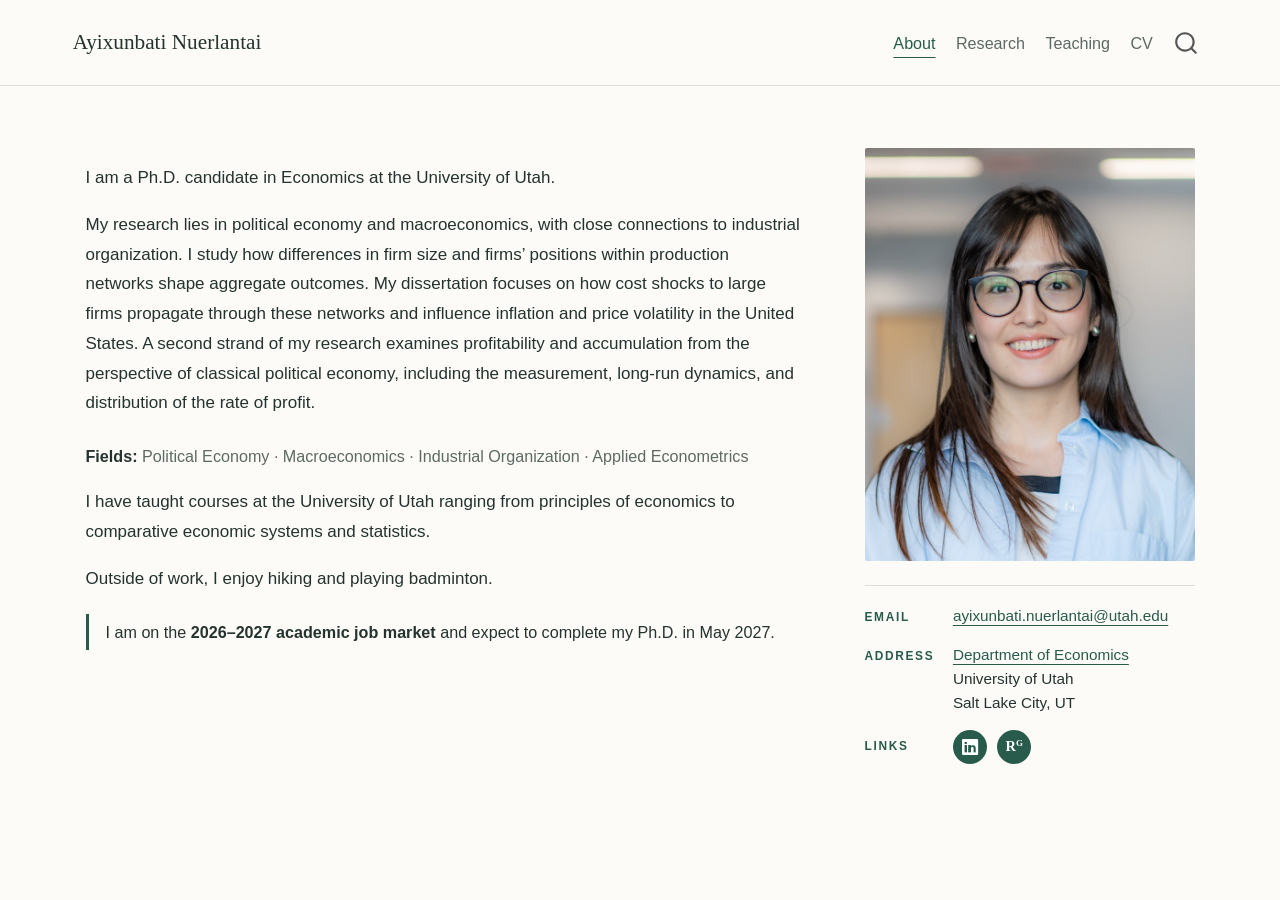
==== docs/index.html @ 59770d34 "Add files via upload" ====
<!DOCTYPE html>
<html xmlns="http://www.w3.org/1999/xhtml" lang="en" xml:lang="en"><head>

<meta charset="utf-8">
<meta name="generator" content="quarto-1.10.18">

<meta name="viewport" content="width=device-width, initial-scale=1.0, user-scalable=yes">


<title>Ayixunbati Nuerlantai</title>
<style>
/* Default styles provided by pandoc.
** See https://pandoc.org/MANUAL.html#variables-for-html for config info.
*/
span.smallcaps{font-variant: small-caps;}
div.columns{display: flex; gap: 1.5em;}
div.column{flex: auto;}
@media screen {
div.columns{gap: min(4vw, 1.5em);}
div.column{overflow-x: auto;}
}
div.hanging-indent{margin-left: 1.5em; text-indent: -1.5em;}
ul.task-list{list-style: none;}
ul.task-list li input[type="checkbox"] {
  width: 0.8em;
  margin: 0 0.8em 0.2em -1em; /* quarto-specific, see https://github.com/quarto-dev/quarto-cli/issues/4556 */ 
  vertical-align: middle;
}
</style>


<script src="site_libs/quarto-nav/quarto-nav.js"></script>
<script src="site_libs/quarto-nav/headroom.min.js"></script>
<script src="site_libs/clipboard/clipboard.min.js"></script>
<script src="site_libs/quarto-search/autocomplete.umd.js"></script>
<script src="site_libs/quarto-search/fuse.min.js"></script>
<script src="site_libs/quarto-search/quarto-search.js"></script>
<meta name="quarto:offset" content="./">
<script src="site_libs/quarto-html/quarto.js" type="module"></script>
<script src="site_libs/quarto-html/tabsets/tabsets.js" type="module"></script>
<script src="site_libs/quarto-html/popper.min.js"></script>
<script src="site_libs/quarto-html/tippy.umd.min.js"></script>
<script src="site_libs/quarto-html/anchor.min.js"></script>
<link href="site_libs/quarto-html/tippy.css" rel="stylesheet">
<link href="site_libs/quarto-html/quarto-syntax-highlighting-64a204ab8560d761af7679ceaba22944.css" rel="stylesheet" id="quarto-text-highlighting-styles">
<script src="site_libs/bootstrap/bootstrap.min.js"></script>
<link href="site_libs/bootstrap/bootstrap-icons.css" rel="stylesheet">
<link href="site_libs/bootstrap/bootstrap-bf55c61db8fc2e05fc0836da2161ec84.min.css" rel="stylesheet" append-hash="true" id="quarto-bootstrap" data-mode="light">
<script id="quarto-search-options" type="application/json">{
  "location": "navbar",
  "copy-button": false,
  "collapse-after": 3,
  "panel-placement": "end",
  "type": "overlay",
  "limit": 50,
  "keyboard-shortcut": [
    "f",
    "/",
    "s"
  ],
  "show-item-context": false,
  "language": {
    "search-no-results-text": "No results",
    "search-matching-documents-text": "matching documents",
    "search-copy-link-title": "Copy link to search",
    "search-hide-matches-text": "Hide additional matches",
    "search-more-match-text": "more match in this document",
    "search-more-matches-text": "more matches in this document",
    "search-clear-button-title": "Clear",
    "search-text-placeholder": "",
    "search-detached-cancel-button-title": "Cancel",
    "search-submit-button-title": "Submit",
    "search-label": "Search"
  }
}</script>


<link rel="stylesheet" href="site.css">
<meta property="og:title" content="Ayixunbati Nuerlantai">
<meta property="og:image" content="https://anuerlantai.com/images/profile-web.jpg">
<meta property="og:site_name" content="Ayixunbati Nuerlantai">
<meta property="og:image:alt" content="Ayixunbati Nuerlantai">
<meta name="twitter:title" content="Ayixunbati Nuerlantai">
<meta name="twitter:image" content="https://anuerlantai.com/images/profile-web.jpg">
<meta name="twitter:image:alt" content="Ayixunbati Nuerlantai">
<meta name="twitter:card" content="summary_large_image">
</head>

<body class="nav-fixed about-page fullcontent quarto-light">

<div id="quarto-search-results"></div>
  <header id="quarto-header" class="headroom fixed-top">
    <nav class="navbar navbar-expand-lg " data-bs-theme="dark">
      <div class="navbar-container container-fluid">
      <div class="navbar-brand-container mx-auto">
    <a class="navbar-brand" href="./index.html">
    <span class="navbar-title">Ayixunbati Nuerlantai</span>
    </a>
  </div>
            <div id="quarto-search" class="" title="Search"></div>
          <button class="navbar-toggler" type="button" data-bs-toggle="collapse" data-bs-target="#navbarCollapse" aria-controls="navbarCollapse" role="menu" aria-expanded="false" aria-label="Toggle navigation" onclick="if (window.quartoToggleHeadroom) { window.quartoToggleHeadroom(); }">
  <span class="navbar-toggler-icon"></span>
</button>
          <div class="collapse navbar-collapse" id="navbarCollapse">
            <ul class="navbar-nav navbar-nav-scroll ms-auto">
  <li class="nav-item">
    <a class="nav-link active" href="./index.html" aria-current="page"> 
<span class="menu-text">About</span></a>
  </li>  
  <li class="nav-item">
    <a class="nav-link" href="./research.html"> 
<span class="menu-text">Research</span></a>
  </li>  
  <li class="nav-item">
    <a class="nav-link" href="./teaching.html"> 
<span class="menu-text">Teaching</span></a>
  </li>  
  <li class="nav-item">
    <a class="nav-link" href="./cv.html"> 
<span class="menu-text">CV</span></a>
  </li>  
</ul>
          </div> <!-- /navcollapse -->
            <div class="quarto-navbar-tools">
</div>
      </div> <!-- /container-fluid -->
    </nav>
</header>
<!-- content -->
<div id="quarto-content" class="quarto-container page-columns page-rows-contents page-layout-article page-navbar">
<!-- sidebar -->
<!-- margin-sidebar -->
    
<!-- main -->
<main class="content" id="quarto-document-content"><header id="title-block-header" class="quarto-title-block"></header>




<div class="profile-grid">
<div class="profile-text">
<p>I am a Ph.D.&nbsp;candidate in Economics at the University of Utah.</p>
<p>My research lies in political economy and macroeconomics, with close connections to industrial organization. I study how differences in firm size and firms’ positions within production networks shape aggregate outcomes. My dissertation focuses on how cost shocks to large firms propagate through these networks and influence inflation and price volatility in the United States. A second strand of my research examines profitability and accumulation from the perspective of classical political economy, including the measurement, long-run dynamics, and distribution of the rate of profit.</p>
<div class="fields">
<p><strong>Fields:</strong> Political Economy · Macroeconomics · Industrial Organization · Applied Econometrics</p>
</div>
<p>I have taught courses at the University of Utah ranging from principles of economics to comparative economic systems and statistics.</p>
<p>Outside of work, I enjoy hiking and playing badminton.</p>
<div class="market-note">
<p>I am on the <strong>2026–2027 academic job market</strong> and expect to complete my Ph.D.&nbsp;in May 2027.</p>
</div>
</div>
<div class="profile-photo">
<p><img src="images/profile-web.jpg" class="img-fluid" alt="Ayixunbati Nuerlantai"></p>
<div class="contact-card">
<p><span class="contact-label">Email</span> <span class="contact-value"><a href="mailto:ayixunbati.nuerlantai@utah.edu">ayixunbati.nuerlantai@utah.edu</a></span></p>
<p><span class="contact-label">Address</span> <span class="contact-value"><a href="https://economics.utah.edu/">Department of Economics</a><br>
University of Utah<br>
Salt Lake City, UT</span></p>
<p><span class="contact-label">Links</span> <span class="contact-value social-row"><a href="https://www.linkedin.com/in/ayixunbati-nuerlantai" class="social-icon" aria-label="LinkedIn" title="LinkedIn"><span class="bi bi-linkedin"></span></a> <a href="https://www.researchgate.net/profile/Ayixunbati-Nuerlantai" class="social-icon social-rg" aria-label="ResearchGate" title="ResearchGate">R<sup>G</sup></a></span></p>
</div>
</div>


</div>

</main> <!-- /main -->
<script id="quarto-html-after-body" type="application/javascript">
  window.document.addEventListener("DOMContentLoaded", function (event) {
    const icon = "";
    const anchorJS = new window.AnchorJS();
    anchorJS.options = {
      placement: 'right',
      icon: icon
    };
    anchorJS.add('.anchored');
    const isCodeAnnotation = (el) => {
      for (const clz of el.classList) {
        if (clz.startsWith('code-annotation-')) {                     
          return true;
        }
      }
      return false;
    }
    const onCopySuccess = function(e) {
      // button target
      const button = e.trigger;
      // don't keep focus
      button.blur();
      // flash "checked"
      button.classList.add('code-copy-button-checked');
      var currentTitle = button.getAttribute("title");
      button.setAttribute("title", "Copied!");
      let tooltip;
      if (window.bootstrap) {
        button.setAttribute("data-bs-toggle", "tooltip");
        button.setAttribute("data-bs-placement", "left");
        button.setAttribute("data-bs-title", "Copied!");
        tooltip = new bootstrap.Tooltip(button, 
          { trigger: "manual", 
            customClass: "code-copy-button-tooltip",
            offset: [0, -8]});
        tooltip.show();    
      }
      setTimeout(function() {
        if (tooltip) {
          tooltip.hide();
          button.removeAttribute("data-bs-title");
          button.removeAttribute("data-bs-toggle");
          button.removeAttribute("data-bs-placement");
        }
        button.setAttribute("title", currentTitle);
        button.classList.remove('code-copy-button-checked');
      }, 1000);
      // clear code selection
      e.clearSelection();
    }
    const getTextToCopy = function(trigger) {
      const outerScaffold = trigger.parentElement.cloneNode(true);
      const codeEl = outerScaffold.querySelector('code');
      for (const childEl of codeEl.children) {
        if (isCodeAnnotation(childEl)) {
          childEl.remove();
        }
      }
      return codeEl.innerText;
    }
    const clipboard = new window.ClipboardJS('.code-copy-button:not([data-in-quarto-modal])', {
      text: getTextToCopy
    });
    clipboard.on('success', onCopySuccess);
    if (window.document.getElementById('quarto-embedded-source-code-modal')) {
      const clipboardModal = new window.ClipboardJS('.code-copy-button[data-in-quarto-modal]', {
        text: getTextToCopy,
        container: window.document.getElementById('quarto-embedded-source-code-modal')
      });
      clipboardModal.on('success', onCopySuccess);
    }
      var localhostRegex = new RegExp(/^(?:http|https):\/\/localhost\:?[0-9]*\//);
      var mailtoRegex = new RegExp(/^mailto:/);
        var filterRegex = new RegExp("https:\/\/anuerlantai\.com");
      var isInternal = (href) => {
          return filterRegex.test(href) || localhostRegex.test(href) || mailtoRegex.test(href);
      }
      // Inspect non-navigation links and adorn them if external
     var links = window.document.querySelectorAll('a[href]:not(.nav-link):not(.navbar-brand):not(.toc-action):not(.sidebar-link):not(.sidebar-item-toggle):not(.pagination-link):not(.no-external):not([aria-hidden]):not(.dropdown-item):not(.quarto-navigation-tool):not(.about-link)');
      for (var i=0; i<links.length; i++) {
        const link = links[i];
        if (!isInternal(link.href)) {
          // undo the damage that might have been done by quarto-nav.js in the case of
          // links that we want to consider external
          if (link.dataset.originalHref !== undefined) {
            link.href = link.dataset.originalHref;
          }
        }
      }
    function tippyHover(el, contentFn, onTriggerFn, onUntriggerFn) {
      const config = {
        allowHTML: true,
        maxWidth: 500,
        delay: 100,
        arrow: false,
        appendTo: function(el) {
            return el.parentElement;
        },
        interactive: true,
        interactiveBorder: 10,
        theme: 'quarto',
        placement: 'bottom-start',
      };
      if (contentFn) {
        config.content = contentFn;
      }
      if (onTriggerFn) {
        config.onTrigger = onTriggerFn;
      }
      if (onUntriggerFn) {
        config.onUntrigger = onUntriggerFn;
      }
      window.tippy(el, config); 
    }
    const noterefs = window.document.querySelectorAll('a[role="doc-noteref"]');
    for (var i=0; i<noterefs.length; i++) {
      const ref = noterefs[i];
      tippyHover(ref, function() {
        // use id or data attribute instead here
        let href = ref.getAttribute('data-footnote-href') || ref.getAttribute('href');
        try { href = new URL(href).hash; } catch {}
        const id = href.replace(/^#\/?/, "");
        const note = window.document.getElementById(id);
        if (note) {
          return note.innerHTML;
        } else {
          return "";
        }
      });
    }
    const xrefs = window.document.querySelectorAll('a.quarto-xref');
    const processXRef = (id, note) => {
      // Strip column container classes
      const stripColumnClz = (el) => {
        el.classList.remove("page-full", "page-columns");
        if (el.children) {
          for (const child of el.children) {
            stripColumnClz(child);
          }
        }
      }
      stripColumnClz(note)
      if (id === null || id.startsWith('sec-')) {
        // Special case sections, only their first couple elements
        const container = document.createElement("div");
        if (note.children && note.children.length > 2) {
          container.appendChild(note.children[0].cloneNode(true));
          for (let i = 1; i < note.children.length; i++) {
            const child = note.children[i];
            if (child.tagName === "P" && child.innerText === "") {
              continue;
            } else {
              container.appendChild(child.cloneNode(true));
              break;
            }
          }
          if (window.Quarto?.typesetMath) {
            window.Quarto.typesetMath(container);
          }
          return container.innerHTML
        } else {
          if (window.Quarto?.typesetMath) {
            window.Quarto.typesetMath(note);
          }
          return note.innerHTML;
        }
      } else {
        // Remove any anchor links if they are present
        const anchorLink = note.querySelector('a.anchorjs-link');
        if (anchorLink) {
          anchorLink.remove();
        }
        if (window.Quarto?.typesetMath) {
          window.Quarto.typesetMath(note);
        }
        if (note.classList.contains("callout")) {
          return note.outerHTML;
        } else {
          return note.innerHTML;
        }
      }
    }
    for (var i=0; i<xrefs.length; i++) {
      const xref = xrefs[i];
      tippyHover(xref, undefined, function(instance) {
        instance.disable();
        let url = xref.getAttribute('href');
        let hash = undefined; 
        if (url.startsWith('#')) {
          hash = url;
        } else {
          try { hash = new URL(url).hash; } catch {}
        }
        if (hash) {
          const id = hash.replace(/^#\/?/, "");
          const note = window.document.getElementById(id);
          if (note !== null) {
            try {
              const html = processXRef(id, note.cloneNode(true));
              instance.setContent(html);
            } finally {
              instance.enable();
              instance.show();
            }
          } else {
            // See if we can fetch this
            fetch(url.split('#')[0])
            .then(res => res.text())
            .then(html => {
              const parser = new DOMParser();
              const htmlDoc = parser.parseFromString(html, "text/html");
              const note = htmlDoc.getElementById(id);
              if (note !== null) {
                const html = processXRef(id, note);
                instance.setContent(html);
              } 
            }).finally(() => {
              instance.enable();
              instance.show();
            });
          }
        } else {
          // See if we can fetch a full url (with no hash to target)
          // This is a special case and we should probably do some content thinning / targeting
          fetch(url)
          .then(res => res.text())
          .then(html => {
            const parser = new DOMParser();
            const htmlDoc = parser.parseFromString(html, "text/html");
            const note = htmlDoc.querySelector('main.content');
            if (note !== null) {
              // This should only happen for chapter cross references
              // (since there is no id in the URL)
              // remove the first header
              if (note.children.length > 0 && note.children[0].tagName === "HEADER") {
                note.children[0].remove();
              }
              const html = processXRef(null, note);
              instance.setContent(html);
            } 
          }).finally(() => {
            instance.enable();
            instance.show();
          });
        }
      }, function(instance) {
      });
    }
        let selectedAnnoteEl;
        const selectorForAnnotation = ( cell, annotation) => {
          let cellAttr = 'data-code-cell="' + cell + '"';
          let lineAttr = 'data-code-annotation="' +  annotation + '"';
          const selector = 'span[' + cellAttr + '][' + lineAttr + ']';
          return selector;
        }
        const selectCodeLines = (annoteEl) => {
          const doc = window.document;
          const targetCell = annoteEl.getAttribute("data-target-cell");
          const targetAnnotation = annoteEl.getAttribute("data-target-annotation");
          const annoteSpan = window.document.querySelector(selectorForAnnotation(targetCell, targetAnnotation));
          const lines = annoteSpan.getAttribute("data-code-lines").split(",");
          const lineIds = lines.map((line) => {
            return targetCell + "-" + line;
          })
          let top = null;
          let height = null;
          let parent = null;
          if (lineIds.length > 0) {
              //compute the position of the single el (top and bottom and make a div)
              const el = window.document.getElementById(lineIds[0]);
              top = el.offsetTop;
              height = el.offsetHeight;
              parent = el.parentElement.parentElement;
            if (lineIds.length > 1) {
              const lastEl = window.document.getElementById(lineIds[lineIds.length - 1]);
              const bottom = lastEl.offsetTop + lastEl.offsetHeight;
              height = bottom - top;
            }
            if (top !== null && height !== null && parent !== null) {
              // cook up a div (if necessary) and position it 
              let div = window.document.getElementById("code-annotation-line-highlight");
              if (div === null) {
                div = window.document.createElement("div");
                div.setAttribute("id", "code-annotation-line-highlight");
                div.style.position = 'absolute';
                parent.appendChild(div);
              }
              div.style.top = top - 2 + "px";
              div.style.height = height + 4 + "px";
              div.style.left = 0;
              let gutterDiv = window.document.getElementById("code-annotation-line-highlight-gutter");
              if (gutterDiv === null) {
                gutterDiv = window.document.createElement("div");
                gutterDiv.setAttribute("id", "code-annotation-line-highlight-gutter");
                gutterDiv.style.position = 'absolute';
                const codeCell = window.document.getElementById(targetCell);
                const gutter = codeCell.querySelector('.code-annotation-gutter');
                gutter.appendChild(gutterDiv);
              }
              gutterDiv.style.top = top - 2 + "px";
              gutterDiv.style.height = height + 4 + "px";
            }
            selectedAnnoteEl = annoteEl;
          }
        };
        const unselectCodeLines = () => {
          const elementsIds = ["code-annotation-line-highlight", "code-annotation-line-highlight-gutter"];
          elementsIds.forEach((elId) => {
            const div = window.document.getElementById(elId);
            if (div) {
              div.remove();
            }
          });
          selectedAnnoteEl = undefined;
        };
          // Handle positioning of the toggle
      window.addEventListener(
        "resize",
        throttle(() => {
          elRect = undefined;
          if (selectedAnnoteEl) {
            selectCodeLines(selectedAnnoteEl);
          }
        }, 10)
      );
      function throttle(fn, ms) {
      let throttle = false;
      let timer;
        return (...args) => {
          if(!throttle) { // first call gets through
              fn.apply(this, args);
              throttle = true;
          } else { // all the others get throttled
              if(timer) clearTimeout(timer); // cancel #2
              timer = setTimeout(() => {
                fn.apply(this, args);
                timer = throttle = false;
              }, ms);
          }
        };
      }
        // Attach click handler to the DT
        const annoteDls = window.document.querySelectorAll('dt[data-target-cell]');
        for (const annoteDlNode of annoteDls) {
          annoteDlNode.addEventListener('click', (event) => {
            const clickedEl = event.target;
            if (clickedEl !== selectedAnnoteEl) {
              unselectCodeLines();
              const activeEl = window.document.querySelector('dt[data-target-cell].code-annotation-active');
              if (activeEl) {
                activeEl.classList.remove('code-annotation-active');
              }
              selectCodeLines(clickedEl);
              clickedEl.classList.add('code-annotation-active');
            } else {
              // Unselect the line
              unselectCodeLines();
              clickedEl.classList.remove('code-annotation-active');
            }
          });
        }
    const findCites = (el) => {
      const parentEl = el.parentElement;
      if (parentEl) {
        const cites = parentEl.dataset.cites;
        if (cites) {
          return {
            el,
            cites: cites.split(' ')
          };
        } else {
          return findCites(el.parentElement)
        }
      } else {
        return undefined;
      }
    };
    var bibliorefs = window.document.querySelectorAll('a[role="doc-biblioref"]');
    for (var i=0; i<bibliorefs.length; i++) {
      const ref = bibliorefs[i];
      const citeInfo = findCites(ref);
      if (citeInfo) {
        tippyHover(citeInfo.el, function() {
          var popup = window.document.createElement('div');
          citeInfo.cites.forEach(function(cite) {
            var citeDiv = window.document.createElement('div');
            citeDiv.classList.add('hanging-indent');
            citeDiv.classList.add('csl-entry');
            var biblioDiv = window.document.getElementById('ref-' + cite);
            if (biblioDiv) {
              citeDiv.innerHTML = biblioDiv.innerHTML;
            }
            popup.appendChild(citeDiv);
          });
          return popup.innerHTML;
        });
      }
    }
  });
  </script>
</div> <!-- /content -->




</body></html>
---- docs/site_libs/quarto-html/tippy.css ----
.tippy-box[data-animation=fade][data-state=hidden]{opacity:0}[data-tippy-root]{max-width:calc(100vw - 10px)}.tippy-box{position:relative;background-color:#333;color:#fff;border-radius:4px;font-size:14px;line-height:1.4;white-space:normal;outline:0;transition-property:transform,visibility,opacity}.tippy-box[data-placement^=top]>.tippy-arrow{bottom:0}.tippy-box[data-placement^=top]>.tippy-arrow:before{bottom:-7px;left:0;border-width:8px 8px 0;border-top-color:initial;transform-origin:center top}.tippy-box[data-placement^=bottom]>.tippy-arrow{top:0}.tippy-box[data-placement^=bottom]>.tippy-arrow:before{top:-7px;left:0;border-width:0 8px 8px;border-bottom-color:initial;transform-origin:center bottom}.tippy-box[data-placement^=left]>.tippy-arrow{right:0}.tippy-box[data-placement^=left]>.tippy-arrow:before{border-width:8px 0 8px 8px;border-left-color:initial;right:-7px;transform-origin:center left}.tippy-box[data-placement^=right]>.tippy-arrow{left:0}.tippy-box[data-placement^=right]>.tippy-arrow:before{left:-7px;border-width:8px 8px 8px 0;border-right-color:initial;transform-origin:center right}.tippy-box[data-inertia][data-state=visible]{transition-timing-function:cubic-bezier(.54,1.5,.38,1.11)}.tippy-arrow{width:16px;height:16px;color:#333}.tippy-arrow:before{content:"";position:absolute;border-color:transparent;border-style:solid}.tippy-content{position:relative;padding:5px 9px;z-index:1}
---- docs/site_libs/quarto-html/quarto-syntax-highlighting-64a204ab8560d761af7679ceaba22944.css ----
/* quarto syntax highlight colors */
:root {
  --quarto-hl-ot-color: #003B4F;
  --quarto-hl-at-color: #657422;
  --quarto-hl-ss-color: #20794D;
  --quarto-hl-an-color: #5E5E5E;
  --quarto-hl-fu-color: #4758AB;
  --quarto-hl-st-color: #20794D;
  --quarto-hl-cf-color: #003B4F;
  --quarto-hl-op-color: #5E5E5E;
  --quarto-hl-er-color: #AD0000;
  --quarto-hl-bn-color: #AD0000;
  --quarto-hl-al-color: #AD0000;
  --quarto-hl-va-color: #111111;
  --quarto-hl-bu-color: inherit;
  --quarto-hl-ex-color: inherit;
  --quarto-hl-pp-color: #AD0000;
  --quarto-hl-in-color: #5E5E5E;
  --quarto-hl-vs-color: #20794D;
  --quarto-hl-wa-color: #5E5E5E;
  --quarto-hl-do-color: #5E5E5E;
  --quarto-hl-im-color: #00769E;
  --quarto-hl-ch-color: #20794D;
  --quarto-hl-dt-color: #AD0000;
  --quarto-hl-fl-color: #AD0000;
  --quarto-hl-co-color: #5E5E5E;
  --quarto-hl-cv-color: #5E5E5E;
  --quarto-hl-cn-color: #8f5902;
  --quarto-hl-sc-color: #5E5E5E;
  --quarto-hl-dv-color: #AD0000;
  --quarto-hl-kw-color: #003B4F;
}

/* other quarto variables */
:root {
  --quarto-font-monospace: SFMono-Regular, Menlo, Monaco, Consolas, "Liberation Mono", "Courier New", monospace;
}

/* syntax highlight based on Pandoc's rules */
pre > code.sourceCode > span {
  color: #003B4F;
}

code.sourceCode > span {
  color: #003B4F;
}

div.sourceCode,
div.sourceCode pre.sourceCode {
  color: #003B4F;
}

/* Normal */
code span {
  color: #003B4F;
}

/* Alert */
code span.al {
  color: #AD0000;
  font-style: inherit;
}

/* Annotation */
code span.an {
  color: #5E5E5E;
  font-style: inherit;
}

/* Attribute */
code span.at {
  color: #657422;
  font-style: inherit;
}

/* BaseN */
code span.bn {
  color: #AD0000;
  font-style: inherit;
}

/* BuiltIn */
code span.bu {
  font-style: inherit;
}

/* ControlFlow */
code span.cf {
  color: #003B4F;
  font-weight: bold;
  font-style: inherit;
}

/* Char */
code span.ch {
  color: #20794D;
  font-style: inherit;
}

/* Constant */
code span.cn {
  color: #8f5902;
  font-style: inherit;
}

/* Comment */
code span.co {
  color: #5E5E5E;
  font-style: inherit;
}

/* CommentVar */
code span.cv {
  color: #5E5E5E;
  font-style: italic;
}

/* Documentation */
code span.do {
  color: #5E5E5E;
  font-style: italic;
}

/* DataType */
code span.dt {
  color: #AD0000;
  font-style: inherit;
}

/* DecVal */
code span.dv {
  color: #AD0000;
  font-style: inherit;
}

/* Error */
code span.er {
  color: #AD0000;
  font-style: inherit;
}

/* Extension */
code span.ex {
  font-style: inherit;
}

/* Float */
code span.fl {
  color: #AD0000;
  font-style: inherit;
}

/* Function */
code span.fu {
  color: #4758AB;
  font-style: inherit;
}

/* Import */
code span.im {
  color: #00769E;
  font-style: inherit;
}

/* Information */
code span.in {
  color: #5E5E5E;
  font-style: inherit;
}

/* Keyword */
code span.kw {
  color: #003B4F;
  font-weight: bold;
  font-style: inherit;
}

/* Operator */
code span.op {
  color: #5E5E5E;
  font-style: inherit;
}

/* Other */
code span.ot {
  color: #003B4F;
  font-style: inherit;
}

/* Preprocessor */
code span.pp {
  color: #AD0000;
  font-style: inherit;
}

/* SpecialChar */
code span.sc {
  color: #5E5E5E;
  font-style: inherit;
}

/* SpecialString */
code span.ss {
  color: #20794D;
  font-style: inherit;
}

/* String */
code span.st {
  color: #20794D;
  font-style: inherit;
}

/* Variable */
code span.va {
  color: #111111;
  font-style: inherit;
}

/* VerbatimString */
code span.vs {
  color: #20794D;
  font-style: inherit;
}

/* Warning */
code span.wa {
  color: #5E5E5E;
  font-style: italic;
}

.prevent-inlining {
  content: "</";
}

/*# sourceMappingURL=9d8d5bb603a83b8298b89080a598c93b.css.map */
---- docs/site.css ----
/* Shared academic website styles. No external fonts required. */
:root { --paper:#fcfbf8; --ink:#24332f; --muted:#5d6963; --accent:#285b4c; --line:#d9dfd8; }
body { background:var(--paper); color:var(--ink); font-family: -apple-system,BlinkMacSystemFont,"Segoe UI",sans-serif; font-size:17px; line-height:1.75; }
#quarto-content { max-width:1160px; margin:auto; }
main.content { max-width:960px; padding-top:3rem; padding-bottom:3rem; }
h1,h2,h3,.navbar-brand { font-family:Georgia,"Times New Roman",serif; color:var(--ink); font-weight:400; }
h1 { font-size:2.8rem; letter-spacing:-.035em; margin-bottom:1.4rem; }
h2 { font-size:1.8rem; margin-top:2.8rem; padding-bottom:.65rem; border-bottom:1px solid var(--line); }
h3 { font-size:1.35rem; line-height:1.4; margin-top:2rem; }
a { color:var(--accent); text-underline-offset:4px; }
a:hover { color:#173b30; }
a:focus-visible,summary:focus-visible { outline:3px solid #a66b28; outline-offset:5px; }
.navbar { background:var(--paper)!important; border-bottom:1px solid var(--line); padding:1.1rem 0; }
.navbar-container { max-width:1160px; margin:auto; }
.navbar-brand { font-size:1.25rem; }
.navbar-nav .nav-link { color:var(--muted); font-size:.95rem; }
.navbar-nav .nav-link.active { color:var(--accent); text-decoration:underline; text-underline-offset:8px; }
.profile-grid { display:grid; grid-template-columns:minmax(0,1.65fr) minmax(0,1fr); gap:4rem; align-items:start; }
.eyebrow { font-size:.72rem; letter-spacing:.14em; font-weight:650; color:var(--accent); margin-bottom:1.2rem; }
.eyebrow p { margin:0; }
.profile-text h1 { font-size:2.15rem; line-height:1.2; margin:0 0 .8rem; }
.position-line { color:var(--muted); font-size:.95rem; margin-bottom:1.7rem; }
.intro { font-size:1.28rem; line-height:1.55; font-family:Georgia,"Times New Roman",serif; }
.profile-photo { padding-top:.1rem; color:var(--muted); font-size:.85rem; }
.profile-photo img { width:100%; height:auto; border-radius:2px; }
.profile-photo p { margin-top:.8rem; }
.market-note { border-left:3px solid var(--accent); padding:.25rem 0 .25rem 1rem; margin:1.6rem 0; font-size:.95rem; }
.market-note p { margin:0; }
.profile-links p { display:flex; flex-wrap:wrap; align-items:center; gap:1.4rem; }
.primary-link { display:inline-block; background:var(--accent); color:white; padding:.6rem 1rem; text-decoration:none; font-size:.9rem; border-radius:2px; }
.primary-link:hover { background:#173b30; color:white; }
.text-link { font-size:.95rem; font-weight:550; }
.featured-paper { background:#eef2ec; border-top:3px solid var(--accent); padding:2rem 2.3rem; margin-top:3.4rem; }
.featured-paper h2 { margin:.5rem 0 .7rem; border:0; padding:0; font-size:1.8rem; line-height:1.35; }
.paper-meta,.section-note { color:var(--muted); font-size:.95rem; }
.contact-block { margin-top:2.5rem; }
.contact-block h2 { font-size:1.4rem; border:0; margin:0; }
.paper-abstract { border-bottom:1px solid var(--line); padding:0 0 1.4rem; margin-bottom:2rem; }
.paper-abstract summary { cursor:pointer; color:var(--accent); font-size:.95rem; width:fit-content; }
.paper-abstract[open] summary { margin-bottom:1rem; }
.course-list h3 { margin:1.5rem 0 .2rem; font-size:1.22rem; }
.course-list p { color:var(--muted); font-size:.95rem; padding-bottom:1rem; border-bottom:1px solid var(--line); }
table { font-size:.92rem; }
.nav-footer { border-top:1px solid var(--line); color:var(--muted); background:var(--paper); }
@media(max-width:767px) {
 main.content { padding-top:1.6rem; }
 .profile-grid { grid-template-columns:1fr; gap:1.6rem; }
 .profile-text h1 { font-size:2rem; }
 .profile-photo { max-width:250px; }
 .featured-paper { padding:1.4rem; margin-top:2rem; }
 .featured-paper h2 { font-size:1.5rem; }
 h1 { font-size:2.3rem; }
 .navbar-brand { font-size:1.05rem; }
 .contact-block a { overflow-wrap:anywhere; }
}

/* Let the About page use the container width, including Quarto's side columns. */
body.about-page #quarto-content > main.content {
  grid-column: screen-start-inset / screen-end-inset;
  width: 100%;
  max-width: none;
  min-width: 0;
}
@media (min-width: 768px) {
  body.about-page .profile-grid {
    grid-template-columns: minmax(0, 1fr) minmax(240px, 330px);
    gap: clamp(2rem, 5vw, 4rem);
  }
}

/* About page: name, fields, job market paper card, and contact card. */
body.about-page .profile-text h1 { font-size:2.6rem; line-height:1.15; margin:0 0 .4rem; border:0; }
body.about-page .position-line p { margin:0; }
body.about-page .market-note { margin:1.2rem 0 1.8rem; }
.fields { color:var(--muted); font-size:.95rem; margin:1.4rem 0 0; }
.fields strong { color:var(--ink); font-weight:600; }
body.about-page .featured-paper { margin:2.2rem 0; }
body.about-page .featured-paper .eyebrow { margin-bottom:.4rem; }
body.about-page .featured-paper h2 { font-size:1.45rem; }
body.about-page .featured-paper h2 a { color:var(--ink); text-decoration:none; }
body.about-page .featured-paper h2 a:hover { color:var(--accent); text-decoration:underline; }
body.about-page .featured-paper .paper-meta p { margin:0 0 .9rem; font-style:italic; }
.contact-card { margin-top:1.4rem; padding-top:1.1rem; border-top:1px solid var(--line); font-size:.9rem; line-height:1.55; color:var(--ink); }
.contact-card p { margin:0 0 1rem; }
.contact-card a { overflow-wrap:anywhere; }
.contact-label { display:inline-block; font-size:.7rem; letter-spacing:.14em; text-transform:uppercase; font-weight:650; color:var(--accent); margin-bottom:.15rem; }
@media(max-width:767px) {
 body.about-page .profile-text h1 { font-size:2.1rem; }
 body.about-page .profile-photo { max-width:none; }
 body.about-page .profile-photo img { max-width:250px; }
}
body.about-page .position-line { font-size:1.05rem; margin-bottom:0; }
.jmp-line { margin:1.8rem 0; padding:1rem 0; border-top:1px solid var(--line); border-bottom:1px solid var(--line); }
.jmp-line p { margin:0; }
.jmp-line a { font-family:Georgia,"Times New Roman",serif; font-size:1.15rem; }
.jmp-line .coauthor { font-style:italic; color:var(--muted); font-size:.95rem; }

/* Research page: lead sentence and paper cards. */
.lead p { font-family:Georgia,"Times New Roman",serif; font-size:1.3rem; line-height:1.5; color:var(--ink); margin-bottom:1rem; }
.paper { border-top:1px solid var(--line); padding:1.4rem 0 1.2rem; }
.paper h3 { margin:0 0 .35rem; font-size:1.3rem; }
.paper-meta p { color:var(--muted); font-size:.92rem; font-style:italic; margin:0 0 .8rem; }
.paper .paper-abstract { border-bottom:0; padding:0; margin:0; }
.paper .paper-abstract[open] { margin-bottom:.6rem; }
.paper-links p { margin:.9rem 0 0; }
.paper-links a { font-size:.9rem; font-weight:550; text-decoration:none; border:1px solid var(--accent); border-radius:2px; padding:.35rem .8rem; }
.paper-links a:hover { background:var(--accent); color:white; }
.paper.featured { background:#eef2ec; border-top:3px solid var(--accent); padding:1.6rem 1.8rem 1.5rem; margin-top:.5rem; }
.paper.featured h3 { font-size:1.45rem; }
h2 + .paper { border-top:0; padding-top:.6rem; }
@media(max-width:767px) {
 .paper.featured { padding:1.2rem; }
 .lead p { font-size:1.15rem; }
}

/* CV page summary. */

/* Compact PDF links immediately following paper titles. */
.paper h3 .paper-pdf { font-family: -apple-system, BlinkMacSystemFont, "Segoe UI", sans-serif; font-size:.85rem; font-weight:500; white-space:nowrap; margin-left:.35rem; text-decoration:none; }
.paper h3 .paper-pdf:hover { text-decoration:underline; }

/* About page: tighten the space below the job market note so the footer fits on the first screen. */
body.about-page #quarto-content { grid-template-rows: [content-top] auto [content-bottom] 0 [page-bottom]; }
body.about-page main.content { padding-bottom: 1.5rem; margin-bottom: 0; }
body.about-page .market-note { margin-bottom: 0; }

/* Research page: topic labels within Working Papers. */
.topic-label { font-size:.78rem; letter-spacing:.14em; text-transform:uppercase; font-weight:650; color:var(--accent); margin:2.2rem 0 .2rem; }
.topic-label p { margin:0; }

/* Teaching page: one line per course, term on the right. */
.course-lines ul { list-style:none; padding:0; margin:0 0 .5rem; }
.course-lines li { display:flex; justify-content:space-between; align-items:baseline; gap:1.5rem; padding:.7rem 0; border-bottom:1px solid var(--line); }
.course-lines .course-name strong { font-family:Georgia,"Times New Roman",serif; font-weight:400; font-size:1.08rem; color:var(--ink); }
.course-lines .course-name { color:var(--muted); font-size:.95rem; }
.course-lines .course-level { font-style:italic; margin-left:.3rem; }
.course-lines .course-term { color:var(--muted); font-size:.92rem; white-space:nowrap; }
@media(max-width:767px) {
 .course-lines li { flex-direction:column; gap:.1rem; }
 .course-lines .course-term { white-space:normal; }
}
.course-lines .syllabus-link { font-size:.85rem; font-weight:500; white-space:nowrap; margin-left:.4rem; text-decoration:none; }
.course-lines .syllabus-link:hover { text-decoration:underline; }

/* Teaching page width. Change 920px to make the column wider or narrower.
   Below about 880px, Comparative Economic Systems wraps onto two lines. */
body.teaching-page { --teaching-width: 880px; }
body.teaching-page #quarto-content > main.content {
  grid-column: screen-start-inset / screen-end-inset;
  width: 100%;
  max-width: var(--teaching-width);
  min-width: 0;
  justify-self: center;
}

/* About page: start the text level with the top of the photo. */
body.about-page .profile-text { padding-top: 30px; }

/* About page: LinkedIn and ResearchGate icon buttons under the job market note. */
.social-links p { display:flex; justify-content:center; gap:.7rem; margin:3rem 0 0; }
.social-icon { display:inline-flex; align-items:center; justify-content:center; width:34px; height:34px; border-radius:50%; background:var(--accent); color:#fff !important; text-decoration:none !important; font-size:.95rem; line-height:1; transition:background .15s; }
.social-icon:hover, .social-icon:focus-visible { background:#173b30; }
.social-rg { font-family:Georgia,"Times New Roman",serif; font-size:.85rem; font-weight:600; letter-spacing:-.02em; }
.social-rg sup { font-size:.62em; top:-.45em; margin-left:.02em; }


/* Research page width. Change 920px to make the column wider or narrower. */
body.research-page { --research-width: 1100px; }
body.research-page #quarto-content > main.content {
  grid-column: screen-start-inset / screen-end-inset;
  width: 100%;
  max-width: var(--research-width);
  min-width: 0;
  justify-self: center;
}

/* Contact card: label on the left, value on the same line. */
.contact-card p { display:grid; grid-template-columns:5.2rem 1fr; align-items:baseline; margin:0 0 .9rem; }
.contact-card .contact-label { margin:0; }
.contact-card p:has(.social-row) { align-items:center; }
.contact-card .social-row { display:flex; gap:.6rem; align-items:center; }
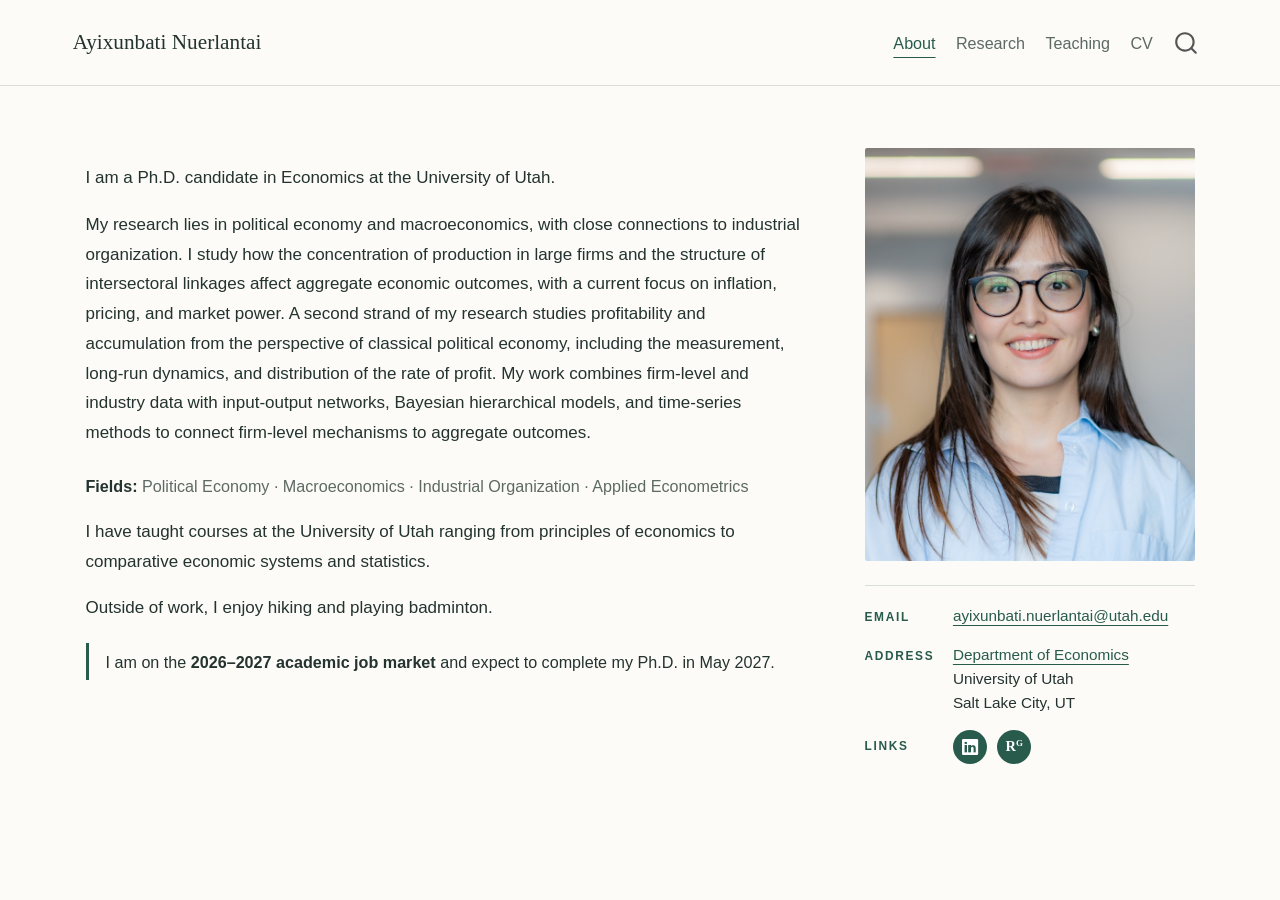
==== commit 2828c0db: "Add files via upload" ====
--- a/docs/index.html
+++ b/docs/index.html
@@ -140,7 +140,7 @@
 <div class="profile-grid">
 <div class="profile-text">
 <p>I am a Ph.D.&nbsp;candidate in Economics at the University of Utah.</p>
-<p>My research lies in political economy and macroeconomics, with close connections to industrial organization. I study how differences in firm size and firms’ positions within production networks shape aggregate outcomes. My dissertation focuses on how cost shocks to large firms propagate through these networks and influence inflation and price volatility in the United States. A second strand of my research examines profitability and accumulation from the perspective of classical political economy, including the measurement, long-run dynamics, and distribution of the rate of profit.</p>
+<p>My research lies in political economy and macroeconomics, with close connections to industrial organization. I study how the concentration of production in large firms and the structure of intersectoral linkages affect aggregate economic outcomes, with a current focus on inflation, pricing, and market power. A second strand of my research studies profitability and accumulation from the perspective of classical political economy, including the measurement, long-run dynamics, and distribution of the rate of profit. My work combines firm-level and industry data with input-output networks, Bayesian hierarchical models, and time-series methods to connect firm-level mechanisms to aggregate outcomes.</p>
 <div class="fields">
 <p><strong>Fields:</strong> Political Economy · Macroeconomics · Industrial Organization · Applied Econometrics</p>
 </div>
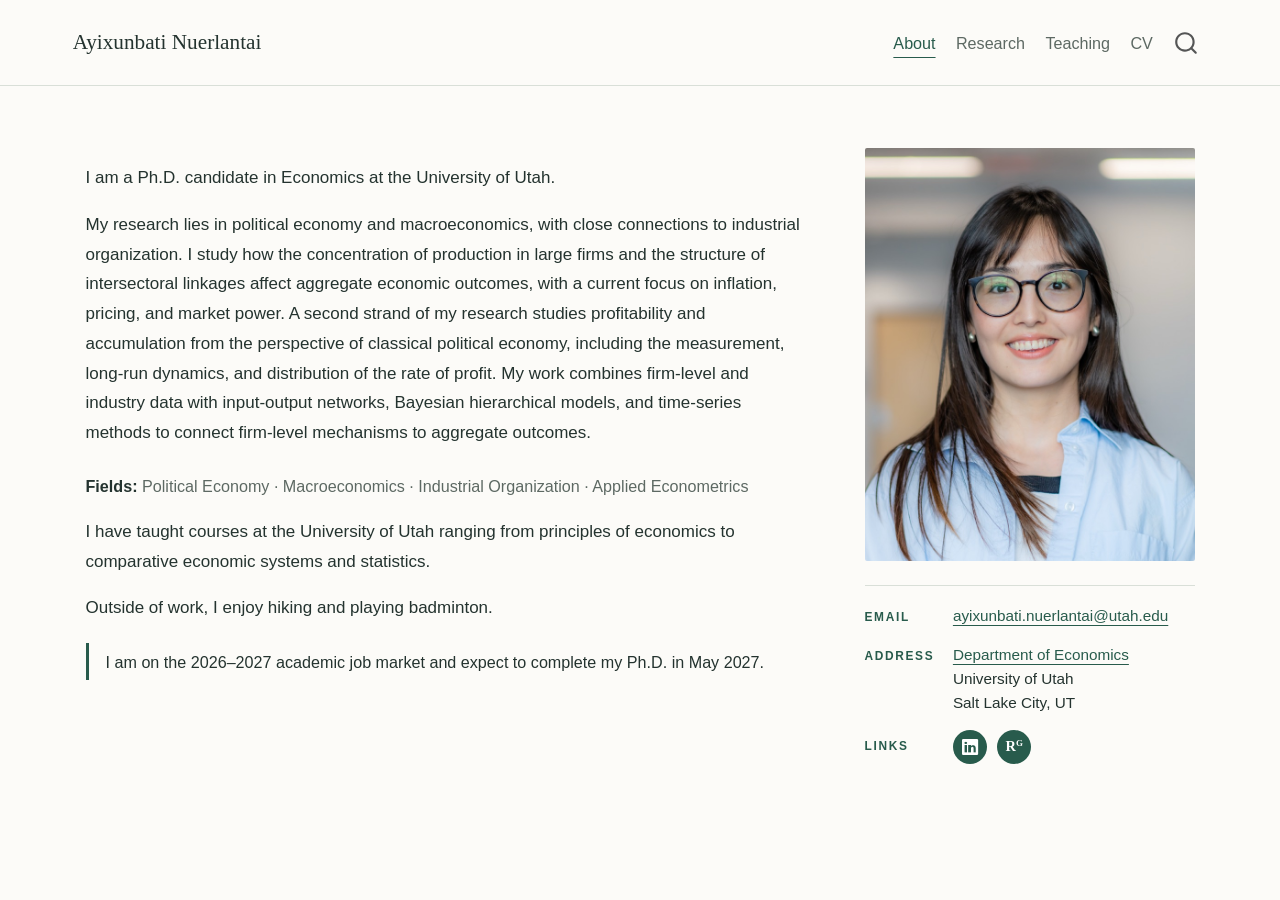
==== commit 30aa68f4: "Add files via upload" ====
--- a/docs/index.html
+++ b/docs/index.html
@@ -147,7 +147,7 @@
 <p>I have taught courses at the University of Utah ranging from principles of economics to comparative economic systems and statistics.</p>
 <p>Outside of work, I enjoy hiking and playing badminton.</p>
 <div class="market-note">
-<p>I am on the <strong>2026–2027 academic job market</strong> and expect to complete my Ph.D.&nbsp;in May 2027.</p>
+<p>I am on the 2026–2027 academic job market and expect to complete my Ph.D.&nbsp;in May 2027.</p>
 </div>
 </div>
 <div class="profile-photo">
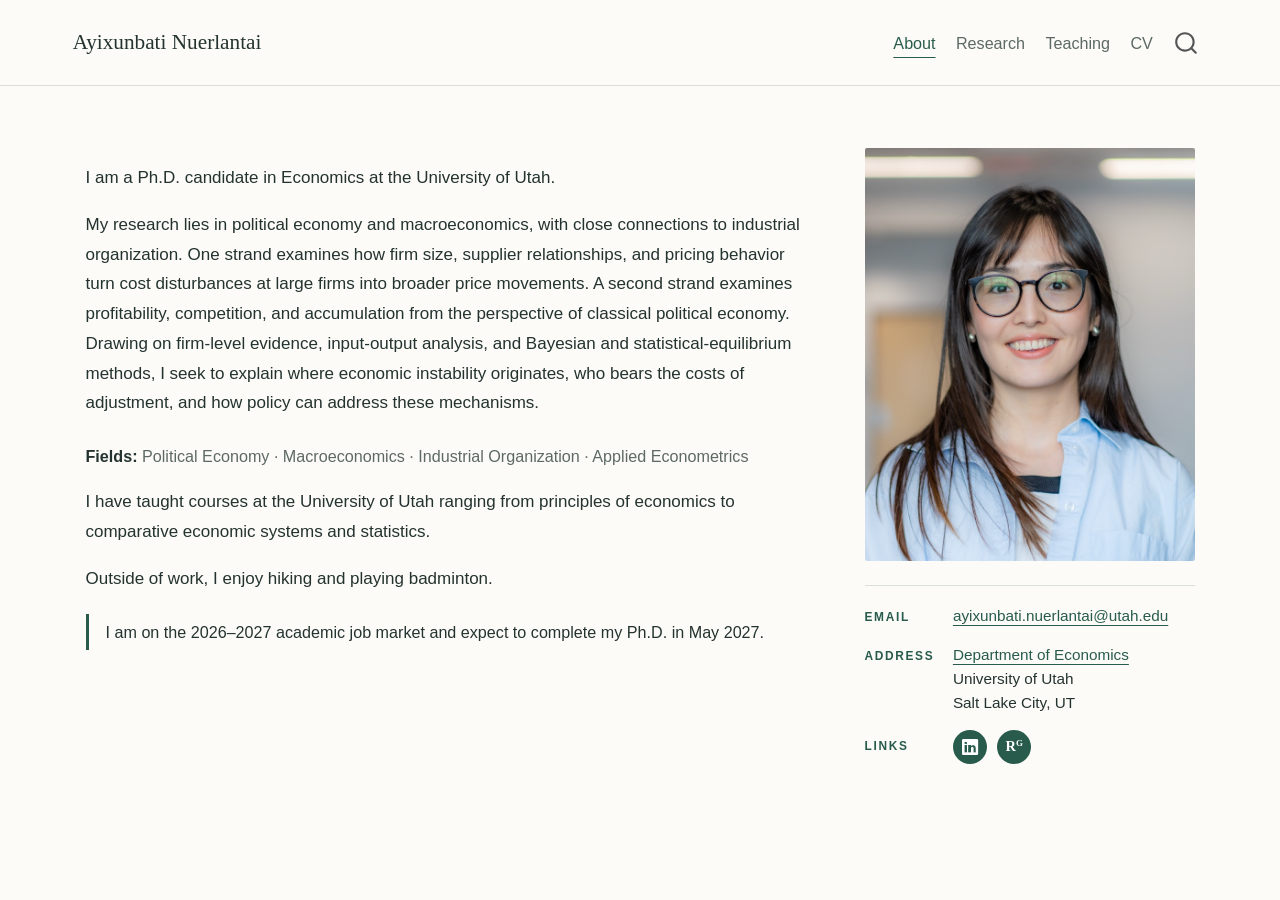
==== commit f152e2ba: "Add files via upload" ====
--- a/docs/index.html
+++ b/docs/index.html
@@ -140,7 +140,7 @@
 <div class="profile-grid">
 <div class="profile-text">
 <p>I am a Ph.D.&nbsp;candidate in Economics at the University of Utah.</p>
-<p>My research lies in political economy and macroeconomics, with close connections to industrial organization. I study how the concentration of production in large firms and the structure of intersectoral linkages affect aggregate economic outcomes, with a current focus on inflation, pricing, and market power. A second strand of my research studies profitability and accumulation from the perspective of classical political economy, including the measurement, long-run dynamics, and distribution of the rate of profit. My work combines firm-level and industry data with input-output networks, Bayesian hierarchical models, and time-series methods to connect firm-level mechanisms to aggregate outcomes.</p>
+<p>My research lies in political economy and macroeconomics, with close connections to industrial organization. One strand examines how firm size, supplier relationships, and pricing behavior turn cost disturbances at large firms into broader price movements. A second strand examines profitability, competition, and accumulation from the perspective of classical political economy. Drawing on firm-level evidence, input-output analysis, and Bayesian and statistical-equilibrium methods, I seek to explain where economic instability originates, who bears the costs of adjustment, and how policy can address these mechanisms.</p>
 <div class="fields">
 <p><strong>Fields:</strong> Political Economy · Macroeconomics · Industrial Organization · Applied Econometrics</p>
 </div>
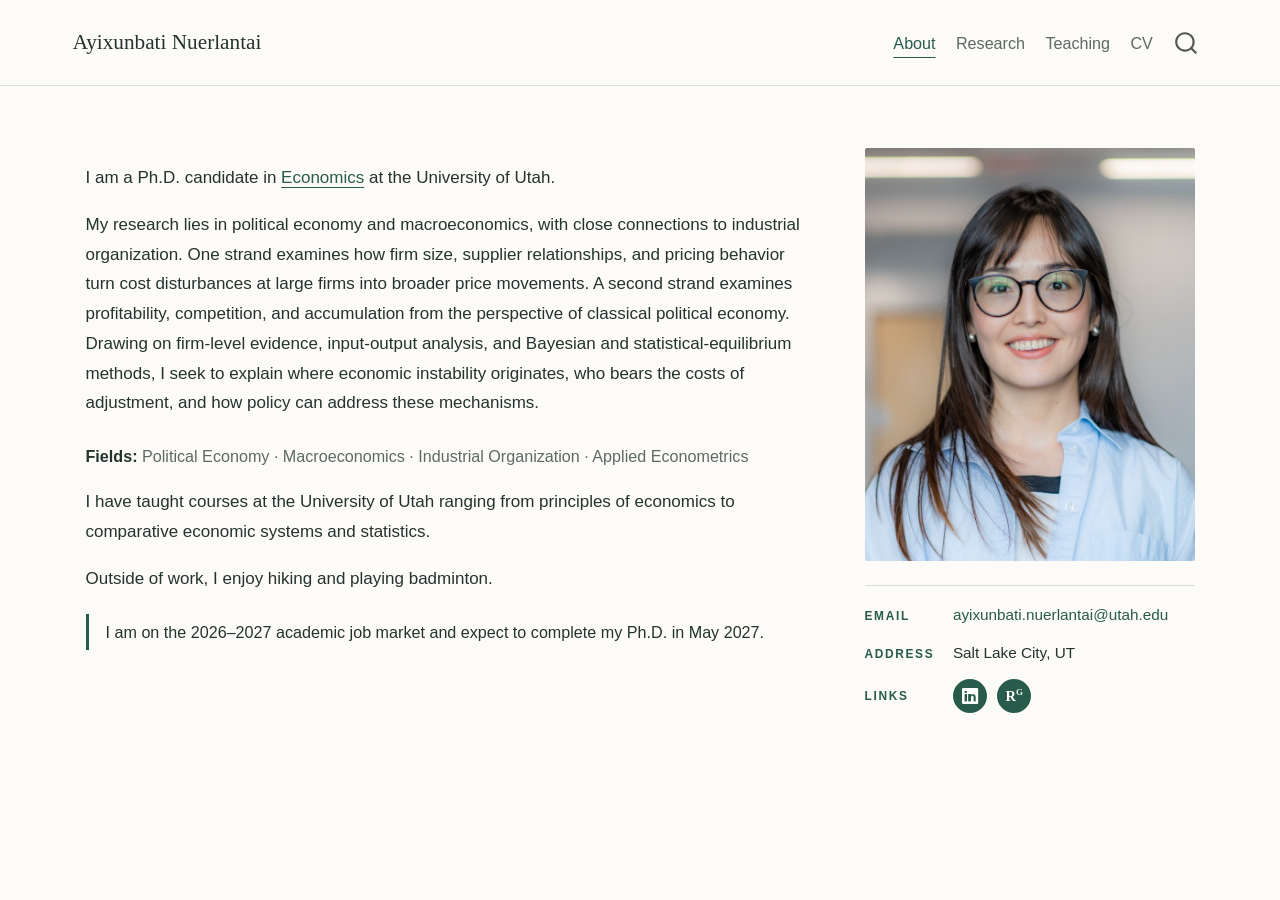
==== commit 4e40d0c9: "Add files via upload" ====
--- a/docs/index.html
+++ b/docs/index.html
@@ -139,7 +139,7 @@
 
 <div class="profile-grid">
 <div class="profile-text">
-<p>I am a Ph.D.&nbsp;candidate in Economics at the University of Utah.</p>
+<p>I am a Ph.D.&nbsp;candidate in <a href="https://economics.utah.edu/">Economics</a> at the University of Utah.</p>
 <p>My research lies in political economy and macroeconomics, with close connections to industrial organization. One strand examines how firm size, supplier relationships, and pricing behavior turn cost disturbances at large firms into broader price movements. A second strand examines profitability, competition, and accumulation from the perspective of classical political economy. Drawing on firm-level evidence, input-output analysis, and Bayesian and statistical-equilibrium methods, I seek to explain where economic instability originates, who bears the costs of adjustment, and how policy can address these mechanisms.</p>
 <div class="fields">
 <p><strong>Fields:</strong> Political Economy · Macroeconomics · Industrial Organization · Applied Econometrics</p>
@@ -154,9 +154,7 @@
 <p><img src="images/profile-web.jpg" class="img-fluid" alt="Ayixunbati Nuerlantai"></p>
 <div class="contact-card">
 <p><span class="contact-label">Email</span> <span class="contact-value"><a href="mailto:ayixunbati.nuerlantai@utah.edu">ayixunbati.nuerlantai@utah.edu</a></span></p>
-<p><span class="contact-label">Address</span> <span class="contact-value"><a href="https://economics.utah.edu/">Department of Economics</a><br>
-University of Utah<br>
-Salt Lake City, UT</span></p>
+<p><span class="contact-label">Address</span> <span class="contact-value">Salt Lake City, UT</span></p>
 <p><span class="contact-label">Links</span> <span class="contact-value social-row"><a href="https://www.linkedin.com/in/ayixunbati-nuerlantai" class="social-icon" aria-label="LinkedIn" title="LinkedIn"><span class="bi bi-linkedin"></span></a> <a href="https://www.researchgate.net/profile/Ayixunbati-Nuerlantai" class="social-icon social-rg" aria-label="ResearchGate" title="ResearchGate">R<sup>G</sup></a></span></p>
 </div>
 </div>
--- a/docs/site.css
+++ b/docs/site.css
@@ -179,3 +179,8 @@
 .contact-card .contact-label { margin:0; }
 .contact-card p:has(.social-row) { align-items:center; }
 .contact-card .social-row { display:flex; gap:.6rem; align-items:center; }
+
+/* Contact card: plain, evenly spaced values; links show their underline only on hover. */
+.contact-card .contact-value { line-height:1.45; }
+.contact-card .contact-value a:not(.social-icon) { text-decoration:none; }
+.contact-card .contact-value a:not(.social-icon):hover { text-decoration:underline; }
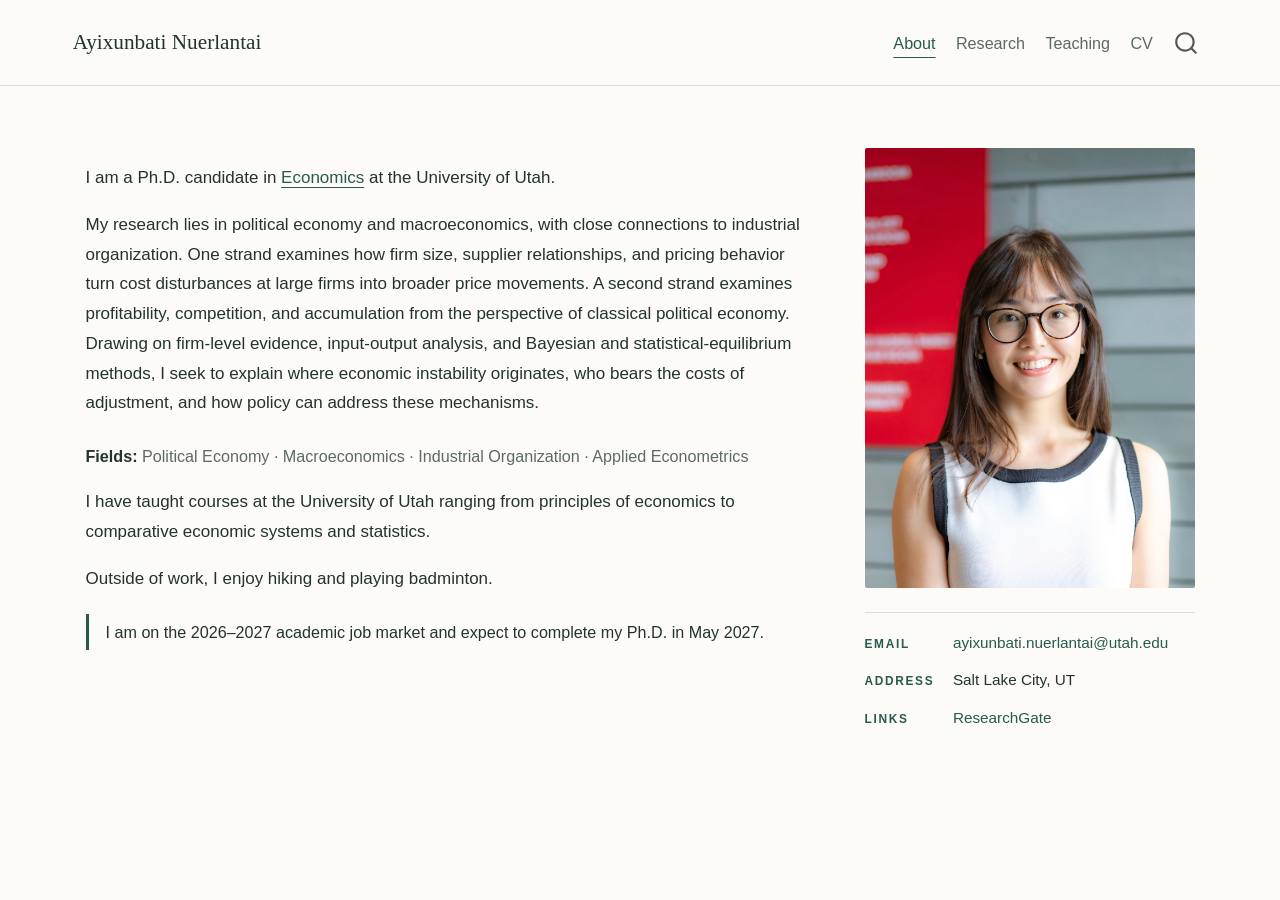
==== commit 84bc731b: "Add files via upload" ====
--- a/docs/index.html
+++ b/docs/index.html
@@ -155,7 +155,7 @@
 <div class="contact-card">
 <p><span class="contact-label">Email</span> <span class="contact-value"><a href="mailto:ayixunbati.nuerlantai@utah.edu">ayixunbati.nuerlantai@utah.edu</a></span></p>
 <p><span class="contact-label">Address</span> <span class="contact-value">Salt Lake City, UT</span></p>
-<p><span class="contact-label">Links</span> <span class="contact-value social-row"><a href="https://www.linkedin.com/in/ayixunbati-nuerlantai" class="social-icon" aria-label="LinkedIn" title="LinkedIn"><span class="bi bi-linkedin"></span></a> <a href="https://www.researchgate.net/profile/Ayixunbati-Nuerlantai" class="social-icon social-rg" aria-label="ResearchGate" title="ResearchGate">R<sup>G</sup></a></span></p>
+<p><span class="contact-label">Links</span> <span class="contact-value"><a href="https://www.researchgate.net/profile/Ayixunbati-Nuerlantai">ResearchGate</a></span></p>
 </div>
 </div>
 
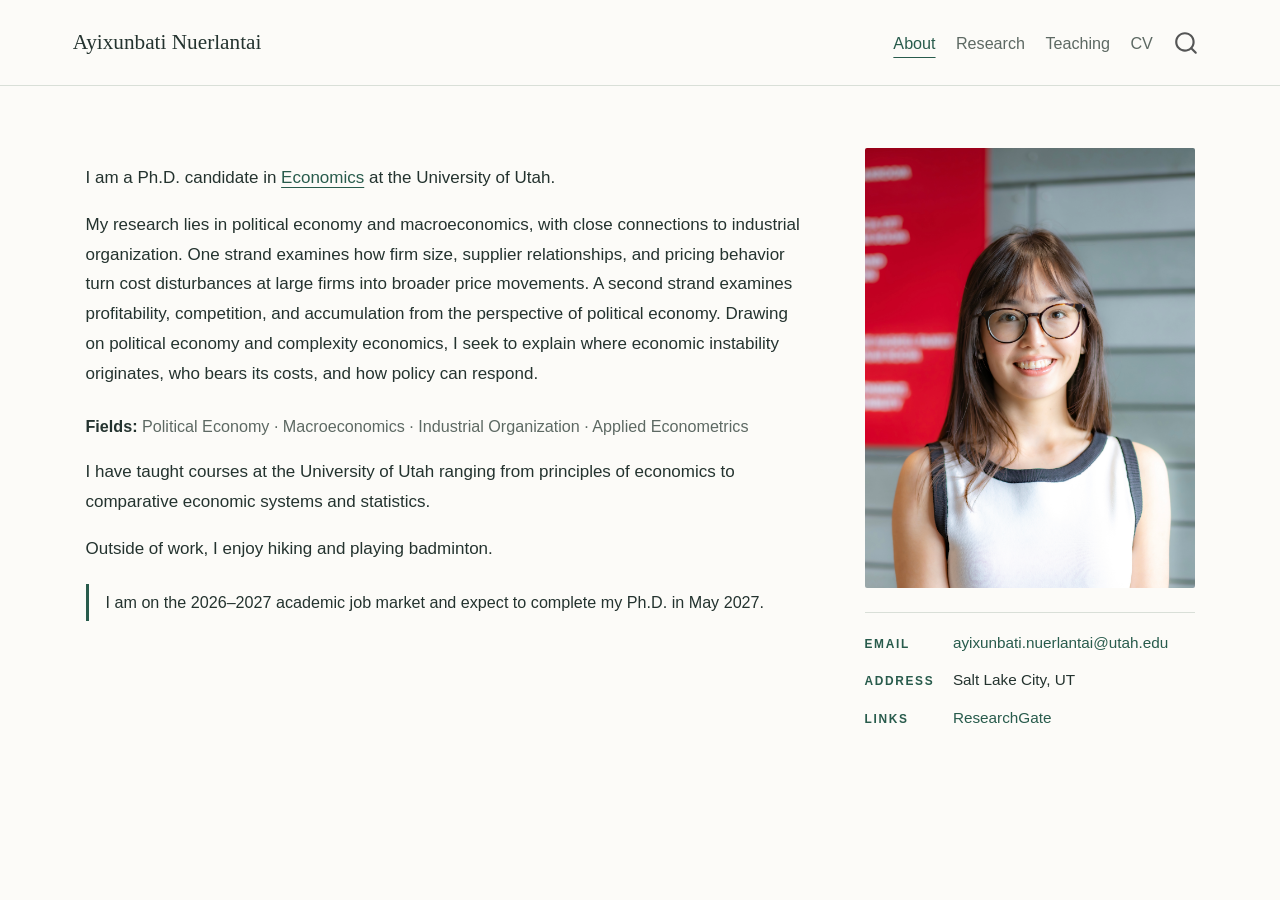
==== commit 3e41714d: "Revise research description in index.html Updated research description to clarify focus on political" ====
--- a/docs/index.html
+++ b/docs/index.html
@@ -140,7 +140,7 @@
 <div class="profile-grid">
 <div class="profile-text">
 <p>I am a Ph.D.&nbsp;candidate in <a href="https://economics.utah.edu/">Economics</a> at the University of Utah.</p>
-<p>My research lies in political economy and macroeconomics, with close connections to industrial organization. One strand examines how firm size, supplier relationships, and pricing behavior turn cost disturbances at large firms into broader price movements. A second strand examines profitability, competition, and accumulation from the perspective of classical political economy. Drawing on firm-level evidence, input-output analysis, and Bayesian and statistical-equilibrium methods, I seek to explain where economic instability originates, who bears the costs of adjustment, and how policy can address these mechanisms.</p>
+<p>My research lies in political economy and macroeconomics, with close connections to industrial organization. One strand examines how firm size, supplier relationships, and pricing behavior turn cost disturbances at large firms into broader price movements. A second strand examines profitability, competition, and accumulation from the perspective of political economy. Drawing on political economy and complexity economics, I seek to explain where economic instability originates, who bears its costs, and how policy can respond.</p>
 <div class="fields">
 <p><strong>Fields:</strong> Political Economy · Macroeconomics · Industrial Organization · Applied Econometrics</p>
 </div>
@@ -568,4 +568,4 @@
 
 
 
-</body></html>+</body></html>
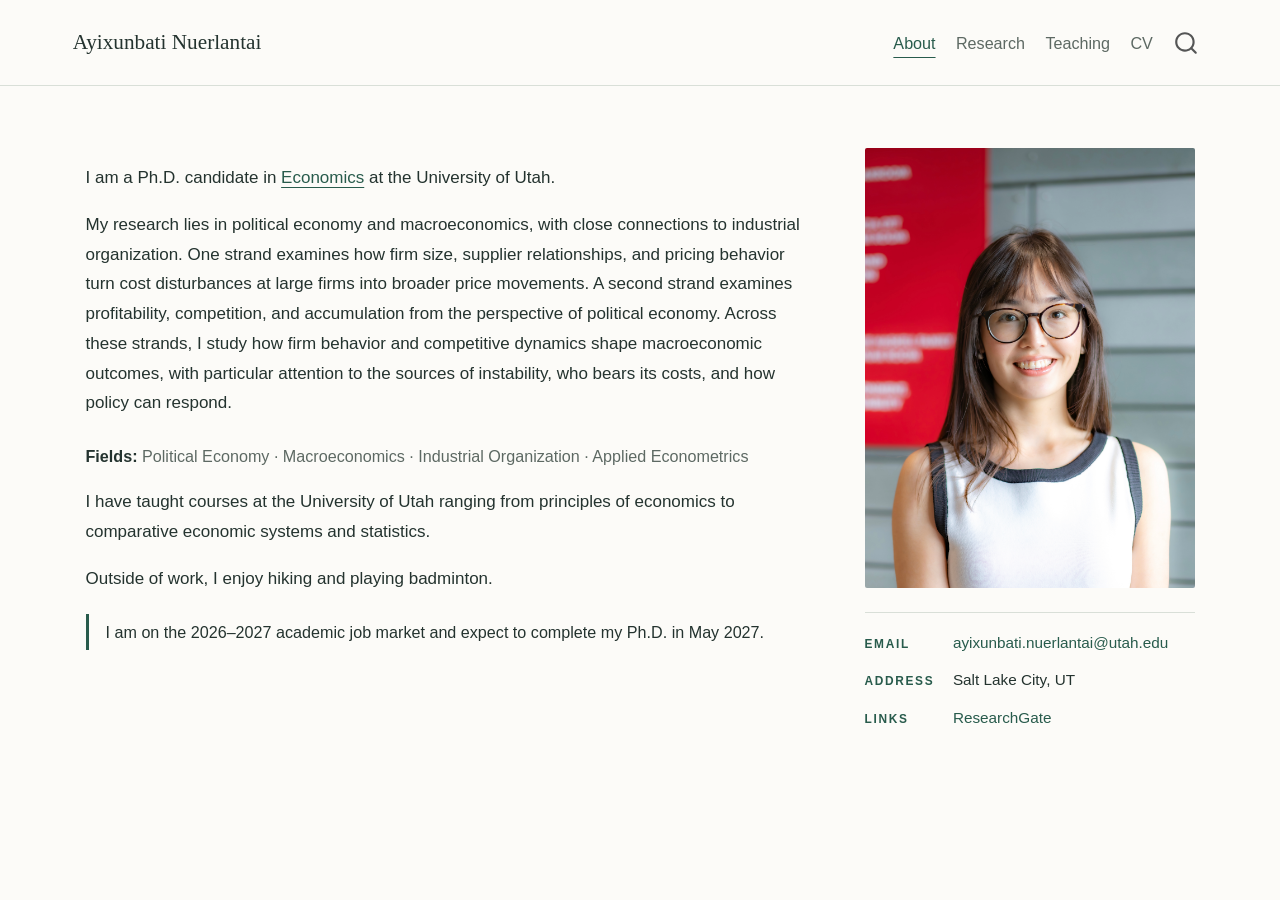
==== commit 916efa69: "Revise research description in index.html Updated research description to clarify focus on firm beha" ====
--- a/docs/index.html
+++ b/docs/index.html
@@ -140,7 +140,7 @@
 <div class="profile-grid">
 <div class="profile-text">
 <p>I am a Ph.D.&nbsp;candidate in <a href="https://economics.utah.edu/">Economics</a> at the University of Utah.</p>
-<p>My research lies in political economy and macroeconomics, with close connections to industrial organization. One strand examines how firm size, supplier relationships, and pricing behavior turn cost disturbances at large firms into broader price movements. A second strand examines profitability, competition, and accumulation from the perspective of political economy. Drawing on political economy and complexity economics, I seek to explain where economic instability originates, who bears its costs, and how policy can respond.</p>
+<p>My research lies in political economy and macroeconomics, with close connections to industrial organization. One strand examines how firm size, supplier relationships, and pricing behavior turn cost disturbances at large firms into broader price movements. A second strand examines profitability, competition, and accumulation from the perspective of political economy. Across these strands, I study how firm behavior and competitive dynamics shape macroeconomic outcomes, with particular attention to the sources of instability, who bears its costs, and how policy can respond.</p>
 <div class="fields">
 <p><strong>Fields:</strong> Political Economy · Macroeconomics · Industrial Organization · Applied Econometrics</p>
 </div>
